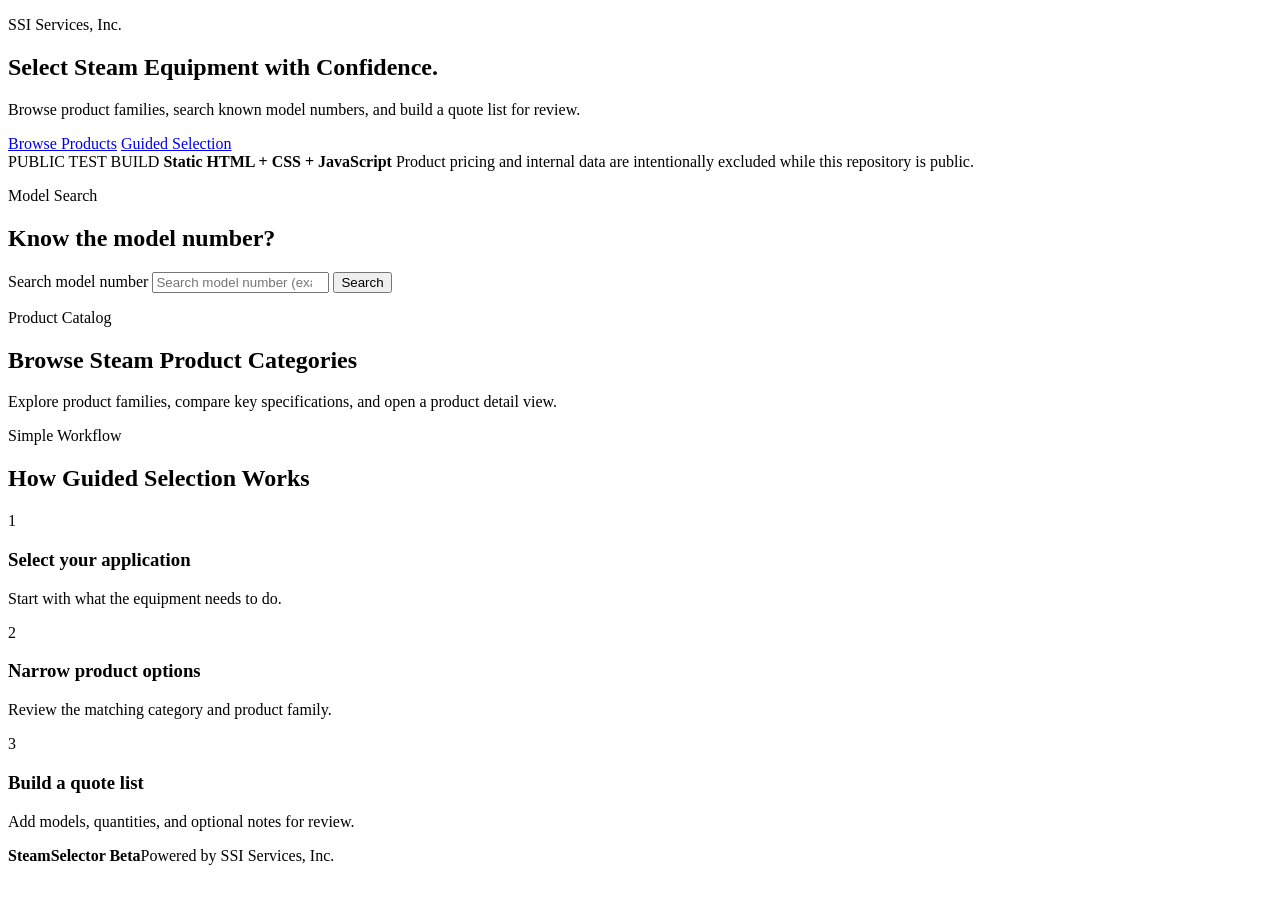
==== index.html @ 826f533d "Add SteamSelector Beta homepage" ====
<!doctype html>
<html lang="en">
<head>
  <meta charset="utf-8" />
  <meta name="viewport" content="width=device-width, initial-scale=1" />
  <meta name="description" content="SteamSelector Beta helps users browse steam equipment, search models, build project lists, and request quotes." />
  <title>SteamSelector Beta</title>
  <link rel="stylesheet" href="style.css" />
</head>
<body class="page-home">
  <div id="siteHeaderMount"></div>

  <main>
    <section class="hero">
      <div class="page hero-grid">
        <div class="hero-copy">
          <p class="eyebrow">SSI Services, Inc.</p>
          <h1>Select Steam Equipment with Confidence.</h1>
          <p class="hero-text">Browse product families, search known model numbers, and build a quote list for review.</p>
          <div class="hero-actions">
            <a class="btn btn-light" href="#browse-categories">Browse Products</a>
            <a class="btn btn-primary" href="guided-selection.html">Guided Selection</a>
          </div>
        </div>
        <div class="hero-panel" aria-label="SteamSelector Beta test build">
          <span class="hero-panel-kicker">PUBLIC TEST BUILD</span>
          <strong>Static HTML + CSS + JavaScript</strong>
          <span>Product pricing and internal data are intentionally excluded while this repository is public.</span>
        </div>
      </div>
    </section>

    <section class="model-search-section" aria-labelledby="model-search-title">
      <div class="page">
        <div class="section-heading compact-heading">
          <p class="eyebrow">Model Search</p>
          <h2 id="model-search-title">Know the model number?</h2>
        </div>
        <form id="modelSearchForm" class="model-search-form" action="search.html" method="get" role="search">
          <label class="sr-only" for="modelSearchInput">Search model number</label>
          <input id="modelSearchInput" name="q" type="search" placeholder="Search model number (example: TD52L or WFT-200)" autocomplete="off" />
          <button class="btn btn-primary" type="submit">Search</button>
        </form>
        <div id="modelSearchResults" class="model-search-results" hidden></div>
      </div>
    </section>

    <section id="browse-categories" class="section">
      <div class="page">
        <div class="section-heading">
          <p class="eyebrow">Product Catalog</p>
          <h2>Browse Steam Product Categories</h2>
          <p>Explore product families, compare key specifications, and open a product detail view.</p>
        </div>
        <div id="categoryCardGrid" class="category-card-grid"></div>
      </div>
    </section>

    <section class="section section-soft">
      <div class="page">
        <div class="section-heading">
          <p class="eyebrow">Simple Workflow</p>
          <h2>How Guided Selection Works</h2>
        </div>
        <div class="steps-grid">
          <article class="step-card"><span>1</span><h3>Select your application</h3><p>Start with what the equipment needs to do.</p></article>
          <article class="step-card"><span>2</span><h3>Narrow product options</h3><p>Review the matching category and product family.</p></article>
          <article class="step-card"><span>3</span><h3>Build a quote list</h3><p>Add models, quantities, and optional notes for review.</p></article>
        </div>
      </div>
    </section>
  </main>

  <footer class="site-footer"><div class="page"><strong>SteamSelector Beta</strong><span>Powered by SSI Services, Inc.</span></div></footer>

  <script src="categories.js"></script>
  <script src="products.js"></script>
  <script src="site-header.js"></script>
  <script src="app.js"></script>
</body>
</html>
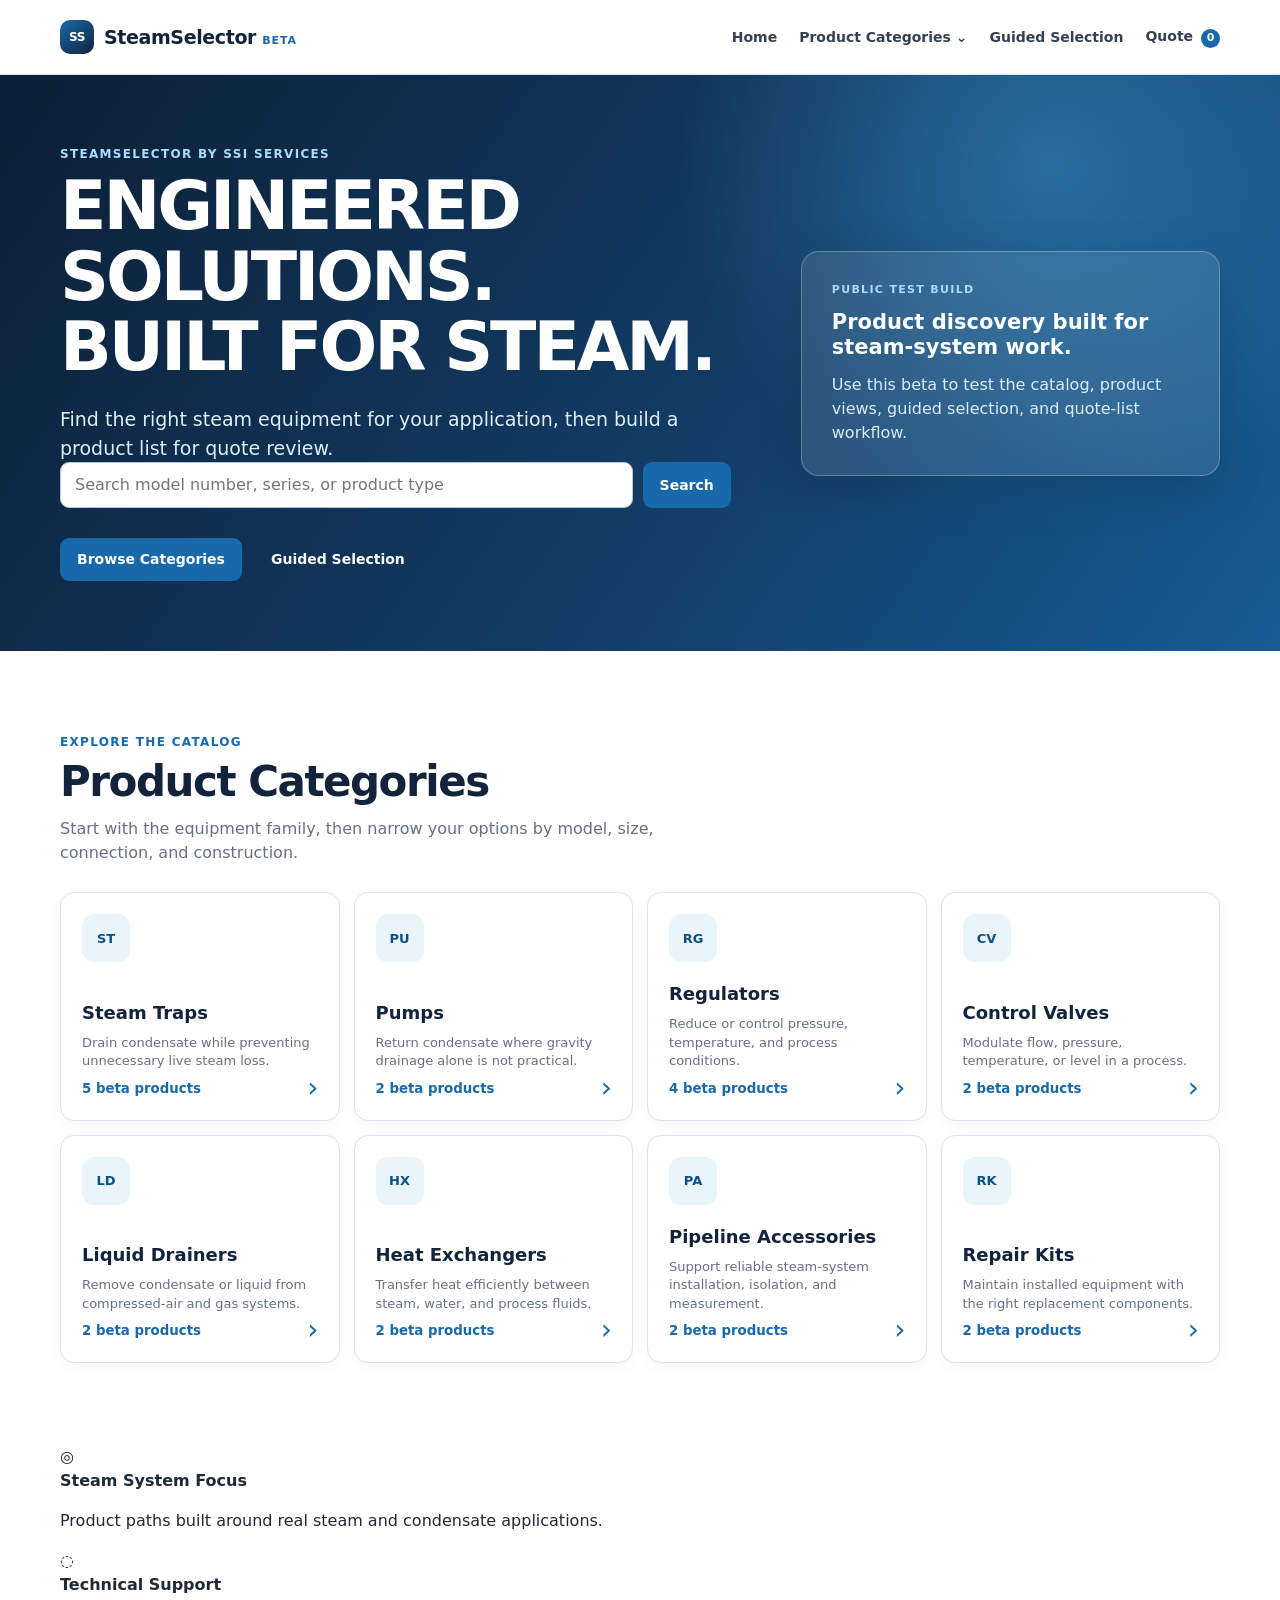
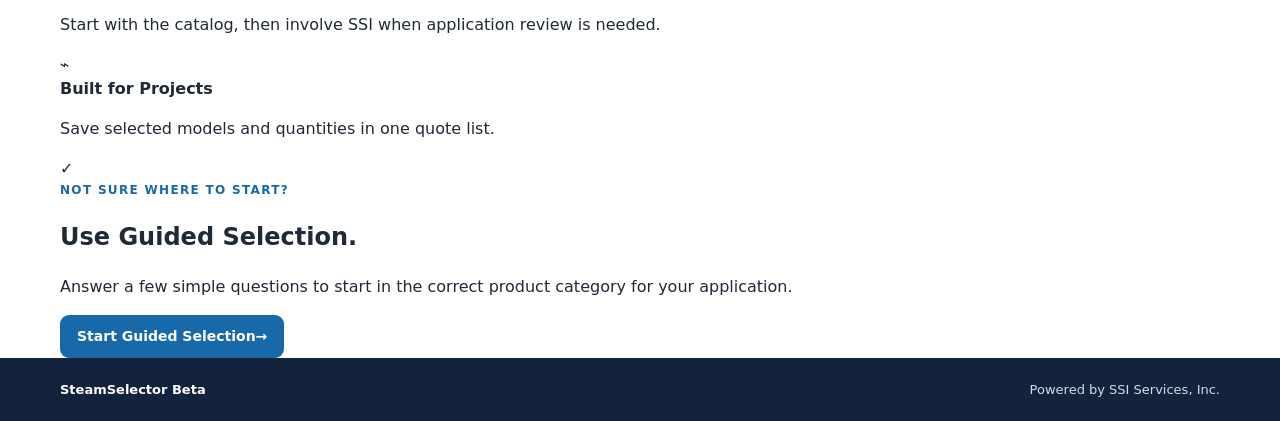
==== commit 73f210e5: "Apply industrial bold homepage structure" ====
--- a/index.html
+++ b/index.html
@@ -6,67 +6,67 @@
   <meta name="description" content="SteamSelector Beta helps users browse steam equipment, search models, build project lists, and request quotes." />
   <title>SteamSelector Beta</title>
   <link rel="stylesheet" href="style.css" />
+  <link rel="stylesheet" href="industrial-home.css" />
 </head>
-<body class="page-home">
+<body class="page-home home-industrial">
   <div id="siteHeaderMount"></div>
 
   <main>
-    <section class="hero">
+    <section class="hero hero-industrial">
+      <div class="hero-steam-lines" aria-hidden="true"></div>
       <div class="page hero-grid">
         <div class="hero-copy">
-          <p class="eyebrow">SSI Services, Inc.</p>
-          <h1>Select Steam Equipment with Confidence.</h1>
-          <p class="hero-text">Browse product families, search known model numbers, and build a quote list for review.</p>
+          <p class="eyebrow">SteamSelector by SSI Services</p>
+          <h1>ENGINEERED SOLUTIONS.<br /><span>BUILT FOR STEAM.</span></h1>
+          <p class="hero-text">Find the right steam equipment for your application, then build a product list for quote review.</p>
+          <form id="modelSearchForm" class="model-search-form hero-model-search" action="search.html" method="get" role="search">
+            <label class="sr-only" for="modelSearchInput">Search model number</label>
+            <input id="modelSearchInput" name="q" type="search" placeholder="Search model number, series, or product type" autocomplete="off" />
+            <button class="btn btn-primary" type="submit">Search</button>
+          </form>
+          <div id="modelSearchResults" class="model-search-results hero-search-results" hidden></div>
           <div class="hero-actions">
-            <a class="btn btn-light" href="#browse-categories">Browse Products</a>
-            <a class="btn btn-primary" href="guided-selection.html">Guided Selection</a>
+            <a class="btn btn-primary" href="#browse-categories">Browse Categories</a>
+            <a class="btn btn-outline-light" href="guided-selection.html">Guided Selection</a>
           </div>
         </div>
-        <div class="hero-panel" aria-label="SteamSelector Beta test build">
+
+        <aside class="hero-panel hero-industrial-panel" aria-label="SteamSelector Beta test build">
           <span class="hero-panel-kicker">PUBLIC TEST BUILD</span>
-          <strong>Static HTML + CSS + JavaScript</strong>
-          <span>Product pricing and internal data are intentionally excluded while this repository is public.</span>
-        </div>
+          <strong>Product discovery built for steam-system work.</strong>
+          <span>Use this beta to test the catalog, product views, guided selection, and quote-list workflow.</span>
+        </aside>
       </div>
     </section>
 
-    <section class="model-search-section" aria-labelledby="model-search-title">
+    <section id="browse-categories" class="section category-section-industrial">
       <div class="page">
-        <div class="section-heading compact-heading">
-          <p class="eyebrow">Model Search</p>
-          <h2 id="model-search-title">Know the model number?</h2>
+        <div class="section-heading section-heading-industrial">
+          <p class="eyebrow">Explore the Catalog</p>
+          <h2>Product Categories</h2>
+          <p>Start with the equipment family, then narrow your options by model, size, connection, and construction.</p>
         </div>
-        <form id="modelSearchForm" class="model-search-form" action="search.html" method="get" role="search">
-          <label class="sr-only" for="modelSearchInput">Search model number</label>
-          <input id="modelSearchInput" name="q" type="search" placeholder="Search model number (example: TD52L or WFT-200)" autocomplete="off" />
-          <button class="btn btn-primary" type="submit">Search</button>
-        </form>
-        <div id="modelSearchResults" class="model-search-results" hidden></div>
+        <div id="categoryCardGrid" class="category-card-grid category-card-grid-industrial"></div>
       </div>
     </section>
 
-    <section id="browse-categories" class="section">
-      <div class="page">
-        <div class="section-heading">
-          <p class="eyebrow">Product Catalog</p>
-          <h2>Browse Steam Product Categories</h2>
-          <p>Explore product families, compare key specifications, and open a product detail view.</p>
-        </div>
-        <div id="categoryCardGrid" class="category-card-grid"></div>
+    <section class="trust-strip">
+      <div class="page trust-strip-grid">
+        <article><span class="trust-icon">◎</span><div><strong>Steam System Focus</strong><p>Product paths built around real steam and condensate applications.</p></div></article>
+        <article><span class="trust-icon">◌</span><div><strong>Technical Support</strong><p>Start with the catalog, then involve SSI when application review is needed.</p></div></article>
+        <article><span class="trust-icon">⌁</span><div><strong>Built for Projects</strong><p>Save selected models and quantities in one quote list.</p></div></article>
       </div>
     </section>
 
-    <section class="section section-soft">
-      <div class="page">
-        <div class="section-heading">
-          <p class="eyebrow">Simple Workflow</p>
-          <h2>How Guided Selection Works</h2>
+    <section class="guided-callout">
+      <div class="page guided-callout-inner">
+        <div class="guided-callout-icon" aria-hidden="true">✓</div>
+        <div>
+          <p class="eyebrow">Not Sure Where to Start?</p>
+          <h2>Use Guided Selection.</h2>
+          <p>Answer a few simple questions to start in the correct product category for your application.</p>
         </div>
-        <div class="steps-grid">
-          <article class="step-card"><span>1</span><h3>Select your application</h3><p>Start with what the equipment needs to do.</p></article>
-          <article class="step-card"><span>2</span><h3>Narrow product options</h3><p>Review the matching category and product family.</p></article>
-          <article class="step-card"><span>3</span><h3>Build a quote list</h3><p>Add models, quantities, and optional notes for review.</p></article>
-        </div>
+        <a class="btn btn-primary" href="guided-selection.html">Start Guided Selection <span aria-hidden="true">→</span></a>
       </div>
     </section>
   </main>
--- a/style.css
+++ b/style.css
@@ -0,0 +1,233 @@
+:root {
+  --navy: #13233b;
+  --blue: #1769aa;
+  --blue-dark: #0d4f87;
+  --sky: #eaf4fb;
+  --ink: #1f2937;
+  --muted: #667085;
+  --line: #dbe3ec;
+  --soft: #f6f8fb;
+  --white: #ffffff;
+  --success: #0e7a4f;
+  --shadow: 0 12px 32px rgba(15, 35, 59, 0.10);
+}
+
+* { box-sizing: border-box; }
+html { scroll-behavior: smooth; }
+body { margin: 0; color: var(--ink); background: var(--white); font-family: Inter, ui-sans-serif, system-ui, -apple-system, BlinkMacSystemFont, "Segoe UI", sans-serif; line-height: 1.5; }
+a { color: inherit; }
+button, input, select, textarea { font: inherit; }
+button, .btn { cursor: pointer; }
+.page { width: min(1160px, calc(100% - 40px)); margin: 0 auto; }
+.page-content { min-height: calc(100vh - 170px); padding-top: 30px; padding-bottom: 58px; }
+.sr-only { position: absolute; width: 1px; height: 1px; padding: 0; margin: -1px; overflow: hidden; clip: rect(0, 0, 0, 0); border: 0; }
+.muted { color: var(--muted); }
+
+.site-header { position: sticky; top: 0; z-index: 40; background: rgba(255,255,255,.97); border-bottom: 1px solid var(--line); backdrop-filter: blur(10px); }
+.site-header-inner { min-height: 74px; display: flex; align-items: center; justify-content: space-between; gap: 28px; }
+.site-brand { display: inline-flex; align-items: center; gap: 10px; color: var(--navy); text-decoration: none; font-size: 19px; font-weight: 800; letter-spacing: -.02em; white-space: nowrap; }
+.site-brand small { color: var(--blue); font-size: 11px; letter-spacing: .08em; text-transform: uppercase; }
+.brand-mark { display: grid; place-items: center; width: 34px; height: 34px; color: white; background: linear-gradient(140deg, var(--blue), var(--navy)); border-radius: 10px; font-size: 12px; letter-spacing: -.04em; }
+.desktop-nav { display: flex; align-items: center; gap: 22px; font-size: 14px; font-weight: 650; color: #344054; }
+.desktop-nav > a, .nav-categories > button { text-decoration: none; border: 0; padding: 8px 0; background: transparent; color: inherit; font-weight: inherit; }
+.desktop-nav > a:hover, .nav-categories > button:hover { color: var(--blue); }
+.nav-categories { position: relative; }
+.nav-dropdown { position: absolute; top: calc(100% + 12px); left: -18px; width: 292px; padding: 8px; background: white; border: 1px solid var(--line); border-radius: 14px; box-shadow: var(--shadow); opacity: 0; visibility: hidden; transform: translateY(-4px); transition: .15s ease; }
+.nav-categories:hover .nav-dropdown, .nav-categories:focus-within .nav-dropdown { opacity: 1; visibility: visible; transform: translateY(0); }
+.nav-category { position: relative; }
+.nav-category > a { display: block; padding: 10px 12px; border-radius: 9px; text-decoration: none; }
+.nav-category > a:hover { background: var(--sky); color: var(--blue-dark); }
+.nav-submenu { display: none; padding: 0 12px 8px 20px; }
+.nav-category:hover .nav-submenu { display: grid; gap: 3px; }
+.nav-submenu a { color: var(--muted); font-size: 13px; text-decoration: none; padding: 4px 0; }
+.nav-submenu a:hover { color: var(--blue); }
+.quote-badge { display: inline-grid; place-items: center; min-width: 19px; height: 19px; padding: 0 5px; margin-left: 3px; color: white; background: var(--blue); border-radius: 20px; font-size: 11px; }
+.mobile-menu-button { display: none; color: var(--navy); background: white; border: 1px solid var(--line); border-radius: 9px; padding: 7px 11px; font-weight: 700; }
+.mobile-menu { display: none; }
+
+.hero { color: white; background: radial-gradient(circle at 82% 15%, rgba(66, 160, 218, .45), transparent 32%), linear-gradient(125deg, #0c1f36 0%, #123b63 54%, #1769aa 120%); }
+.hero-grid { min-height: 470px; display: grid; grid-template-columns: minmax(0, 1.2fr) minmax(260px, .75fr); align-items: center; gap: 70px; padding-top: 70px; padding-bottom: 70px; }
+.eyebrow { margin: 0 0 8px; color: var(--blue); font-size: 12px; font-weight: 800; letter-spacing: .11em; text-transform: uppercase; }
+.hero .eyebrow { color: #a9dcff; }
+.hero h1 { max-width: 710px; margin: 0; font-size: clamp(42px, 6vw, 68px); line-height: 1.04; letter-spacing: -.045em; }
+.hero-text { max-width: 630px; margin: 22px 0 0; color: #dfedf8; font-size: 19px; }
+.hero-actions { display: flex; flex-wrap: wrap; gap: 12px; margin-top: 30px; }
+.btn { display: inline-flex; align-items: center; justify-content: center; min-height: 42px; padding: 10px 16px; border-radius: 9px; border: 1px solid transparent; text-decoration: none; font-weight: 760; font-size: 14px; transition: transform .12s ease, background .12s ease, border .12s ease; }
+.btn:hover { transform: translateY(-1px); }
+.btn-primary { color: white; background: var(--blue); }
+.btn-primary:hover { background: var(--blue-dark); }
+.btn-secondary { color: var(--navy); background: white; border-color: #bfccdb; }
+.btn-secondary:hover { background: var(--sky); border-color: var(--blue); }
+.btn-light { color: var(--navy); background: white; }
+.hero-panel { display: grid; gap: 12px; padding: 30px; color: #dcecf8; background: rgba(255,255,255,.10); border: 1px solid rgba(255,255,255,.25); border-radius: 18px; box-shadow: 0 14px 48px rgba(0,0,0,.16); backdrop-filter: blur(8px); }
+.hero-panel strong { color: white; font-size: 21px; line-height: 1.2; }
+.hero-panel-kicker { color: #a9dcff; font-size: 11px; font-weight: 800; letter-spacing: .12em; }
+
+.model-search-section { position: relative; z-index: 2; margin-top: -44px; }
+.model-search-section > .page { padding: 23px 24px 25px; background: white; border: 1px solid var(--line); border-radius: 14px; box-shadow: var(--shadow); }
+.compact-heading { margin-bottom: 12px; }
+.compact-heading h2 { margin: 0; font-size: 21px; color: var(--navy); }
+.model-search-form { display: flex; gap: 10px; }
+.model-search-form input { width: 100%; min-height: 46px; padding: 10px 14px; color: var(--ink); background: white; border: 1px solid #b7c5d5; border-radius: 9px; outline: none; }
+.model-search-form input:focus { border-color: var(--blue); box-shadow: 0 0 0 3px rgba(23,105,170,.13); }
+.model-search-results { overflow: hidden; margin-top: 9px; background: white; border: 1px solid var(--line); border-radius: 10px; }
+.model-result { display: grid; gap: 2px; padding: 11px 14px; border-bottom: 1px solid var(--line); text-decoration: none; }
+.model-result:last-child { border-bottom: 0; }
+.model-result:hover { background: var(--sky); }
+.model-result strong { color: var(--navy); }
+.model-result span, .model-result-empty { color: var(--muted); font-size: 13px; }
+.model-result-empty { margin: 0; padding: 13px 14px; }
+
+.section { padding: 82px 0; }
+.section-soft { background: var(--soft); }
+.section-heading { max-width: 680px; margin-bottom: 27px; }
+.section-heading h2, .page-heading h1 { margin: 0; color: var(--navy); font-size: clamp(29px, 4vw, 42px); letter-spacing: -.035em; line-height: 1.1; }
+.section-heading p:not(.eyebrow), .page-heading p { margin: 12px 0 0; color: var(--muted); font-size: 16px; }
+.category-card-grid { display: grid; grid-template-columns: repeat(4, minmax(0,1fr)); gap: 14px; }
+.category-card { position: relative; min-height: 214px; display: flex; flex-direction: column; justify-content: space-between; gap: 18px; padding: 21px; color: var(--ink); background: white; border: 1px solid var(--line); border-radius: 14px; text-decoration: none; box-shadow: 0 4px 16px rgba(15,35,59,.04); transition: transform .16s ease, box-shadow .16s ease, border .16s ease; }
+.category-card:hover { transform: translateY(-4px); border-color: #9fc7e7; box-shadow: var(--shadow); }
+.category-icon { display: grid; place-items: center; width: 48px; height: 48px; color: var(--blue-dark); background: var(--sky); border-radius: 12px; font-size: 13px; font-weight: 850; }
+.category-card-copy { display: grid; gap: 8px; }
+.category-card strong { color: var(--navy); font-size: 18px; }
+.category-card-copy > span { color: var(--muted); font-size: 13px; line-height: 1.42; }
+.category-card small { color: var(--blue); font-weight: 750; }
+.category-arrow { position: absolute; right: 20px; bottom: 18px; color: var(--blue); font-size: 28px; line-height: 1; }
+.steps-grid { display: grid; grid-template-columns: repeat(3,1fr); gap: 16px; }
+.step-card { position: relative; padding: 26px; background: white; border: 1px solid var(--line); border-radius: 14px; }
+.step-card > span { display: grid; place-items: center; width: 34px; height: 34px; margin-bottom: 18px; color: white; background: var(--blue); border-radius: 50%; font-size: 14px; font-weight: 800; }
+.step-card h3 { margin: 0; color: var(--navy); font-size: 19px; }
+.step-card p { margin: 8px 0 0; color: var(--muted); font-size: 14px; }
+
+.site-footer { color: #d2dde9; background: var(--navy); }
+.site-footer .page { display: flex; justify-content: space-between; gap: 18px; padding-top: 22px; padding-bottom: 22px; font-size: 13px; }
+.site-footer strong { color: white; }
+
+.breadcrumbs { display: flex; align-items: center; flex-wrap: wrap; gap: 8px; margin-bottom: 26px; color: var(--muted); font-size: 13px; }
+.breadcrumbs a { color: var(--blue); text-decoration: none; }
+.page-heading { max-width: 800px; margin-bottom: 28px; }
+.page-heading.narrow-heading { max-width: 710px; }
+.catalog-toolbar { display: flex; align-items: end; justify-content: space-between; gap: 16px; margin-bottom: 15px; padding: 16px; background: var(--soft); border: 1px solid var(--line); border-radius: 12px; }
+.catalog-toolbar label { display: grid; gap: 5px; color: var(--navy); font-size: 12px; font-weight: 750; }
+.catalog-toolbar input { width: min(450px, 72vw); min-height: 39px; padding: 8px 10px; border: 1px solid #b7c5d5; border-radius: 7px; outline: none; }
+.catalog-toolbar input:focus { border-color: var(--blue); }
+.filter-pills { display: flex; flex-wrap: wrap; gap: 8px; margin-bottom: 16px; }
+.filter-pill { padding: 7px 10px; color: #425466; background: white; border: 1px solid var(--line); border-radius: 50px; font-size: 13px; font-weight: 700; text-decoration: none; }
+.filter-pill:hover, .filter-pill.is-active { color: white; background: var(--blue); border-color: var(--blue); }
+.catalog-table-wrap { overflow-x: auto; border: 1px solid var(--line); border-radius: 12px; }
+.catalog-table { width: 100%; border-collapse: collapse; min-width: 720px; }
+.catalog-table th { padding: 13px 15px; color: #475467; background: var(--soft); border-bottom: 1px solid var(--line); text-align: left; font-size: 12px; letter-spacing: .03em; text-transform: uppercase; }
+.catalog-table td { padding: 14px 15px; border-bottom: 1px solid var(--line); font-size: 14px; }
+.catalog-table tr:last-child td { border-bottom: 0; }
+.catalog-table tr:hover td { background: #fbfdff; }
+.table-model { color: var(--navy); font-weight: 800; text-decoration: none; }
+.table-model:hover, .text-link { color: var(--blue); }
+.text-link { font-weight: 750; text-decoration: none; }
+.mobile-table-summary { display: none; }
+.empty-state { margin: 22px 0; padding: 30px; color: var(--muted); background: var(--soft); border: 1px dashed #b9c5d4; border-radius: 12px; text-align: center; }
+.empty-state h1 { color: var(--navy); }
+
+.product-detail-grid { display: grid; grid-template-columns: minmax(240px,.66fr) minmax(0,1.34fr); gap: 44px; align-items: start; }
+.product-visual { min-height: 350px; display: grid; place-items: center; align-content: center; gap: 16px; color: var(--blue-dark); background: linear-gradient(145deg, #f6fbff, #e6f1f9); border: 1px solid #cae1f2; border-radius: 16px; }
+.product-visual > span { display: grid; place-items: center; width: 132px; height: 132px; border: 10px solid rgba(23,105,170,.15); border-radius: 50%; background: white; font-size: 30px; font-weight: 900; letter-spacing: -.07em; }
+.product-visual small { color: var(--muted); }
+.product-content h1 { margin: 0; color: var(--navy); font-size: clamp(32px,4vw,48px); letter-spacing: -.04em; line-height: 1.08; }
+.product-summary { margin: 15px 0; color: #344054; font-size: 18px; font-weight: 650; }
+.product-content > p:not(.eyebrow):not(.product-summary) { color: var(--muted); }
+.spec-grid { display: grid; grid-template-columns: repeat(2,minmax(0,1fr)); gap: 1px; margin: 25px 0; overflow: hidden; background: var(--line); border: 1px solid var(--line); border-radius: 11px; }
+.spec-item { display: grid; gap: 3px; padding: 13px; background: white; }
+.spec-item span { color: var(--muted); font-size: 12px; }
+.spec-item strong { color: var(--navy); font-size: 14px; }
+.product-actions { display: flex; align-items: end; flex-wrap: wrap; gap: 10px; padding-top: 4px; }
+.product-actions label { display: grid; gap: 4px; color: var(--navy); font-size: 12px; font-weight: 750; }
+.product-actions input { width: 74px; min-height: 42px; padding: 7px; border: 1px solid #b7c5d5; border-radius: 8px; }
+.status-message { min-height: 22px; margin: 14px 0 0; color: var(--success); font-size: 14px; font-weight: 700; }
+.related-section { padding-bottom: 0; }
+.related-products-grid { display: grid; grid-template-columns: repeat(3,1fr); gap: 15px; }
+.related-product-card { display: grid; gap: 8px; min-height: 172px; padding: 19px; background: white; border: 1px solid var(--line); border-radius: 12px; text-decoration: none; }
+.related-product-card:hover { border-color: #9fc7e7; box-shadow: var(--shadow); }
+.related-product-card strong { color: var(--navy); font-size: 17px; }
+.related-product-card span { color: var(--muted); font-size: 13px; }
+.related-product-card small { align-self: end; color: var(--blue); font-weight: 750; }
+
+.project-helper { padding: 12px 14px; color: #37546c; background: var(--sky); border: 1px solid #c8e0f1; border-radius: 9px; font-size: 14px; }
+.quote-list { display: grid; gap: 12px; margin-top: 21px; }
+.quote-item { display: grid; grid-template-columns: minmax(0,1fr) 92px minmax(180px,.55fr) auto; gap: 14px; align-items: end; padding: 17px; background: white; border: 1px solid var(--line); border-radius: 12px; }
+.quote-item strong { color: var(--navy); font-size: 16px; }
+.quote-item a { text-decoration: none; }
+.quote-item p { margin: 4px 0; color: #475467; font-size: 14px; }
+.quote-item span { color: var(--muted); font-size: 12px; }
+.quote-item label { display: grid; gap: 5px; color: var(--navy); font-size: 12px; font-weight: 750; }
+.quote-item input { min-height: 39px; width: 100%; padding: 7px 9px; border: 1px solid #b7c5d5; border-radius: 7px; }
+.text-button { padding: 6px 0; color: #b42318; background: transparent; border: 0; font-size: 13px; font-weight: 750; }
+.quote-actions { display: flex; flex-wrap: wrap; gap: 10px; margin-top: 20px; }
+
+.card { padding: 24px; background: white; border: 1px solid var(--line); border-radius: 14px; box-shadow: 0 4px 16px rgba(15,35,59,.04); }
+.guided-form { max-width: 680px; display: grid; gap: 9px; }
+.guided-form label { margin-top: 8px; color: var(--navy); font-size: 14px; font-weight: 750; }
+.guided-form select, .guided-form textarea { width: 100%; padding: 10px; color: var(--ink); border: 1px solid #b7c5d5; border-radius: 8px; outline: none; }
+.guided-form select:focus, .guided-form textarea:focus { border-color: var(--blue); box-shadow: 0 0 0 3px rgba(23,105,170,.12); }
+.guided-form .btn { justify-self: start; margin-top: 8px; }
+.guided-recommendation { max-width: 680px; margin-top: 20px; }
+.search-page-results { display: grid; gap: 11px; margin-top: 17px; }
+.search-result-card { display: grid; gap: 6px; padding: 17px; background: white; border: 1px solid var(--line); border-radius: 11px; text-decoration: none; }
+.search-result-card:hover { border-color: #9fc7e7; box-shadow: var(--shadow); }
+.search-result-card strong { color: var(--navy); font-size: 18px; }
+.search-result-card > span:not(.result-category) { color: #475467; font-size: 14px; }
+.search-result-card small { color: var(--muted); }
+.result-category { color: var(--blue); font-size: 11px; font-weight: 800; letter-spacing: .08em; text-transform: uppercase; }
+
+@media (max-width: 960px) {
+  .category-card-grid { grid-template-columns: repeat(3,minmax(0,1fr)); }
+  .hero-grid { gap: 32px; }
+  .product-detail-grid { gap: 26px; }
+  .quote-item { grid-template-columns: minmax(0,1fr) 92px; }
+  .quote-notes { grid-column: 1 / -1; }
+}
+
+@media (max-width: 740px) {
+  .page { width: min(100% - 28px, 1160px); }
+  .site-header-inner { min-height: 62px; }
+  .desktop-nav { display: none; }
+  .mobile-menu-button { display: inline-flex; }
+  .mobile-menu:not([hidden]) { display: grid; gap: 2px; padding: 10px 14px 15px; background: white; border-top: 1px solid var(--line); }
+  .mobile-menu a { padding: 10px 4px; color: #344054; text-decoration: none; font-size: 14px; font-weight: 700; }
+  .mobile-menu-title { margin-top: 8px; padding: 8px 4px 3px; color: var(--muted); font-size: 11px; font-weight: 800; letter-spacing: .08em; text-transform: uppercase; }
+  .hero-grid { min-height: 0; grid-template-columns: 1fr; padding-top: 52px; padding-bottom: 56px; }
+  .hero h1 { font-size: 43px; }
+  .hero-text { font-size: 17px; }
+  .hero-panel { padding: 20px; }
+  .model-search-section { margin-top: -22px; }
+  .model-search-section > .page { padding: 18px; }
+  .model-search-form { flex-direction: column; }
+  .model-search-form .btn { width: 100%; }
+  .section { padding: 58px 0; }
+  .category-card-grid { grid-template-columns: 1fr; }
+  .category-card { min-height: 0; flex-direction: row; align-items: center; padding: 16px; }
+  .category-icon { flex: 0 0 auto; }
+  .category-card-copy { padding-right: 14px; }
+  .category-arrow { right: 16px; bottom: auto; }
+  .steps-grid, .related-products-grid { grid-template-columns: 1fr; }
+  .site-footer .page { flex-direction: column; padding-top: 20px; padding-bottom: 20px; }
+  .page-content { padding-top: 22px; }
+  .catalog-toolbar { align-items: stretch; flex-direction: column; }
+  .catalog-toolbar input { width: 100%; }
+  .catalog-table { min-width: 0; }
+  .catalog-table thead { display: none; }
+  .catalog-table, .catalog-table tbody, .catalog-table tr, .catalog-table td { display: block; width: 100%; }
+  .catalog-table tr { position: relative; padding: 14px 16px; border-bottom: 1px solid var(--line); }
+  .catalog-table tr:last-child { border-bottom: 0; }
+  .catalog-table td { padding: 0; border: 0; }
+  .catalog-table td:not(:first-child):not(:last-child) { display: inline; margin-right: 9px; color: var(--muted); font-size: 12px; }
+  .catalog-table td:not(:first-child):not(:last-child)::after { content: " ·"; }
+  .catalog-table td:last-child { position: absolute; top: 15px; right: 16px; }
+  .mobile-table-summary { display: block; max-width: calc(100% - 58px); margin-top: 5px; color: #475467; font-size: 13px; }
+  .product-detail-grid { grid-template-columns: 1fr; }
+  .product-visual { min-height: 220px; }
+  .spec-grid { grid-template-columns: 1fr; }
+  .product-actions { align-items: stretch; flex-direction: column; }
+  .product-actions label, .product-actions .btn { width: 100%; }
+  .product-actions input { width: 100%; }
+  .quote-item { grid-template-columns: 1fr; gap: 10px; }
+  .quote-notes { grid-column: auto; }
+  .text-button { justify-self: start; }
+}
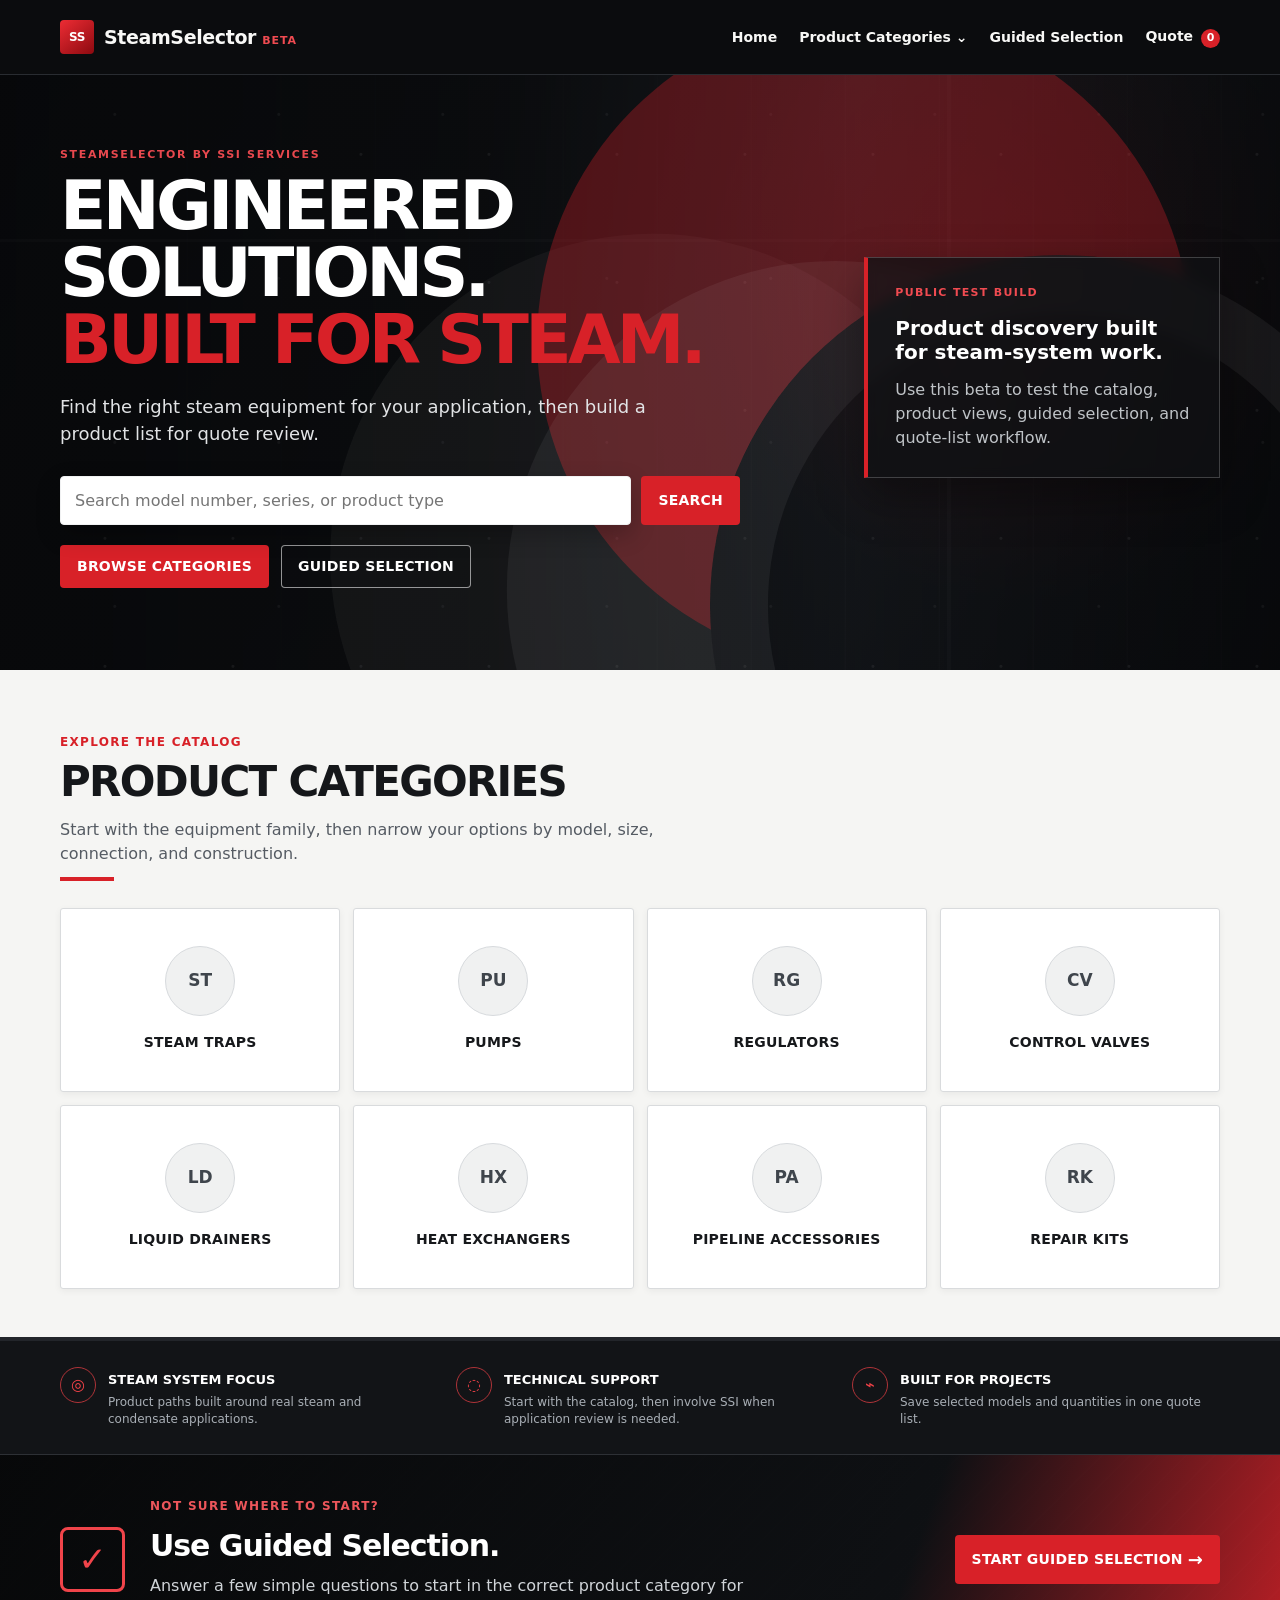
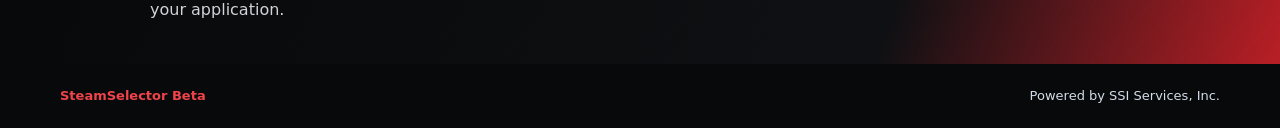
==== commit 5a5bb2e8: "Keep beta homepage unchanged and load shared core" ====
--- a/index.html
+++ b/index.html
@@ -75,6 +75,7 @@
 
   <script src="categories.js"></script>
   <script src="products.js"></script>
+  <script src="catalog-core.js"></script>
   <script src="site-header.js"></script>
   <script src="app.js"></script>
 </body>
--- a/industrial-home.css
+++ b/industrial-home.css
@@ -0,0 +1,551 @@
+/*
+  SteamSelector Beta — Industrial & Bold homepage theme.
+  This stylesheet loads only on index.html, so shared category, product, quote,
+  and guided-selection pages keep the existing reusable layout system.
+*/
+
+.home-industrial {
+  --industrial-black: #0c0d0f;
+  --industrial-charcoal: #17191d;
+  --industrial-gray: #25282d;
+  --industrial-red: #d82128;
+  --industrial-red-dark: #a91319;
+  --industrial-white: #f8f8f6;
+  --industrial-muted: #b4b8bd;
+}
+
+.home-industrial .site-header {
+  color: #f8f8f6;
+  background: #0b0c0e;
+  border-bottom-color: #292c31;
+  backdrop-filter: none;
+}
+
+.home-industrial .site-brand,
+.home-industrial .desktop-nav,
+.home-industrial .desktop-nav > a,
+.home-industrial .nav-categories > button {
+  color: #f8f8f6;
+}
+
+.home-industrial .site-brand small,
+.home-industrial .desktop-nav > a:hover,
+.home-industrial .nav-categories > button:hover,
+.home-industrial .nav-submenu a:hover {
+  color: #f04b51;
+}
+
+.home-industrial .brand-mark {
+  background: linear-gradient(140deg, #ed2c34, #8d0a10);
+  border-radius: 4px;
+}
+
+.home-industrial .nav-dropdown {
+  background: #16181b;
+  border-color: #34373c;
+  box-shadow: 0 16px 34px rgba(0, 0, 0, .4);
+}
+
+.home-industrial .nav-category > a,
+.home-industrial .nav-submenu a {
+  color: #f5f5f4;
+}
+
+.home-industrial .nav-category > a:hover {
+  color: white;
+  background: #292c31;
+}
+
+.home-industrial .nav-submenu a {
+  color: #aeb3b9;
+}
+
+.home-industrial .quote-badge {
+  background: var(--industrial-red);
+}
+
+.home-industrial .mobile-menu-button {
+  color: white;
+  background: #181a1d;
+  border-color: #35383e;
+}
+
+.home-industrial .mobile-menu:not([hidden]) {
+  background: #101114;
+  border-top-color: #303339;
+}
+
+.home-industrial .mobile-menu a {
+  color: #f2f2f1;
+}
+
+.home-industrial .mobile-menu-title {
+  color: #aeb3b9;
+}
+
+.home-industrial .hero-industrial {
+  position: relative;
+  overflow: hidden;
+  color: white;
+  background:
+    linear-gradient(90deg, rgba(7, 8, 10, .98) 0%, rgba(8, 9, 11, .92) 38%, rgba(10, 12, 15, .64) 67%, rgba(6, 7, 9, .86) 100%),
+    repeating-linear-gradient(90deg, transparent 0 92px, rgba(255, 255, 255, .035) 93px 94px),
+    radial-gradient(circle at 80% 35%, rgba(214, 33, 40, .3), transparent 29%),
+    linear-gradient(132deg, #101215 0%, #2c3036 48%, #111316 100%);
+}
+
+.home-industrial .hero-industrial::before {
+  content: "";
+  position: absolute;
+  inset: 0;
+  opacity: .45;
+  background:
+    linear-gradient(90deg, transparent 0 74%, rgba(255, 255, 255, .045) 74% 74.3%, transparent 74.3%),
+    linear-gradient(0deg, transparent 0 72%, rgba(255, 255, 255, .045) 72% 72.5%, transparent 72.5%),
+    radial-gradient(circle at 82% 62%, rgba(255, 255, 255, .13) 0 1px, transparent 2px),
+    radial-gradient(circle at 70% 24%, rgba(255, 255, 255, .1) 0 1px, transparent 2px);
+  background-size: auto, auto, 128px 128px, 164px 164px;
+  pointer-events: none;
+}
+
+.home-industrial .hero-steam-lines {
+  position: absolute;
+  z-index: 0;
+  right: -130px;
+  bottom: -285px;
+  width: 700px;
+  height: 700px;
+  border: 58px solid rgba(255, 255, 255, .055);
+  border-radius: 50%;
+  box-shadow:
+    -210px -80px 0 -21px rgba(255, 255, 255, .055),
+    -110px -310px 0 -23px rgba(216, 33, 40, .33),
+    -375px -165px 0 -27px rgba(255, 255, 255, .04);
+  transform: rotate(-17deg);
+  pointer-events: none;
+}
+
+.home-industrial .hero-grid {
+  position: relative;
+  z-index: 1;
+  min-height: 505px;
+  grid-template-columns: minmax(0, 1.22fr) minmax(250px, .58fr);
+  gap: 56px;
+  padding-top: 72px;
+  padding-bottom: 82px;
+}
+
+.home-industrial .hero .eyebrow {
+  color: #e8484e;
+  font-size: 11px;
+  letter-spacing: .15em;
+}
+
+.home-industrial .hero h1 {
+  max-width: 760px;
+  font-size: clamp(40px, 5.35vw, 68px);
+  font-weight: 900;
+  line-height: .99;
+  letter-spacing: -.055em;
+}
+
+.home-industrial .hero h1 span {
+  color: var(--industrial-red);
+}
+
+.home-industrial .hero-text {
+  max-width: 600px;
+  margin-top: 20px;
+  color: #e1e3e5;
+  font-size: 18px;
+}
+
+.home-industrial .hero-model-search {
+  position: relative;
+  z-index: 4;
+  max-width: 680px;
+  margin-top: 29px;
+}
+
+.home-industrial .model-search-form input {
+  min-height: 49px;
+  color: #1d2024;
+  border: 1px solid #f0f1f2;
+  border-radius: 4px;
+  box-shadow: 0 9px 25px rgba(0, 0, 0, .24);
+}
+
+.home-industrial .model-search-form input:focus {
+  border-color: var(--industrial-red);
+  box-shadow: 0 0 0 3px rgba(216, 33, 40, .23);
+}
+
+.home-industrial .btn {
+  border-radius: 4px;
+  text-transform: uppercase;
+  letter-spacing: .015em;
+}
+
+.home-industrial .btn-primary {
+  background: var(--industrial-red);
+}
+
+.home-industrial .btn-primary:hover {
+  background: var(--industrial-red-dark);
+}
+
+.home-industrial .btn-outline-light {
+  color: white;
+  background: rgba(14, 15, 17, .36);
+  border-color: rgba(255, 255, 255, .56);
+}
+
+.home-industrial .btn-outline-light:hover {
+  color: white;
+  background: rgba(255, 255, 255, .12);
+  border-color: white;
+}
+
+.home-industrial .hero-search-results {
+  position: relative;
+  z-index: 5;
+  max-width: 680px;
+  margin-top: 9px;
+  border: 1px solid #5a5e64;
+  border-radius: 4px;
+  box-shadow: 0 18px 34px rgba(0, 0, 0, .34);
+}
+
+.home-industrial .hero-search-results .model-result:hover {
+  background: #f5f5f4;
+}
+
+.home-industrial .hero-actions {
+  margin-top: 20px;
+}
+
+.home-industrial .hero-industrial-panel {
+  align-self: center;
+  gap: 14px;
+  padding: 27px;
+  color: #bfc3c7;
+  background: rgba(16, 18, 21, .76);
+  border: 1px solid rgba(244, 245, 246, .21);
+  border-left: 4px solid var(--industrial-red);
+  border-radius: 0;
+  box-shadow: 0 18px 42px rgba(0, 0, 0, .35);
+  backdrop-filter: blur(6px);
+}
+
+.home-industrial .hero-industrial-panel strong {
+  color: white;
+  font-size: 20px;
+}
+
+.home-industrial .hero-industrial-panel .hero-panel-kicker {
+  color: #f04b51;
+}
+
+.home-industrial .category-section-industrial {
+  padding-top: 63px;
+  padding-bottom: 48px;
+  background: #f5f5f3;
+}
+
+.home-industrial .section-heading-industrial {
+  position: relative;
+  padding-bottom: 15px;
+}
+
+.home-industrial .section-heading-industrial::after {
+  content: "";
+  position: absolute;
+  bottom: 0;
+  left: 0;
+  width: 54px;
+  height: 4px;
+  background: var(--industrial-red);
+}
+
+.home-industrial .section-heading-industrial .eyebrow {
+  color: var(--industrial-red);
+}
+
+.home-industrial .section-heading-industrial h2 {
+  color: #15171a;
+  font-weight: 900;
+  text-transform: uppercase;
+  letter-spacing: -.04em;
+}
+
+.home-industrial .section-heading-industrial p:not(.eyebrow) {
+  max-width: 670px;
+  color: #555b63;
+}
+
+.home-industrial .category-card-grid-industrial {
+  grid-template-columns: repeat(4, minmax(0, 1fr));
+  gap: 13px;
+}
+
+.home-industrial .category-card {
+  min-height: 184px;
+  align-items: center;
+  justify-content: center;
+  gap: 14px;
+  padding: 18px 12px;
+  text-align: center;
+  background: #fff;
+  border-color: #d9dbdd;
+  border-radius: 3px;
+  box-shadow: 0 2px 7px rgba(12, 13, 15, .055);
+}
+
+.home-industrial .category-card::after {
+  content: "›";
+  position: absolute;
+  right: 13px;
+  bottom: 10px;
+  color: var(--industrial-red);
+  font-size: 20px;
+  font-weight: 800;
+  opacity: 0;
+  transform: translateX(-4px);
+  transition: .16s ease;
+}
+
+.home-industrial .category-card:hover {
+  border-color: #babdc1;
+  box-shadow: 0 12px 22px rgba(12, 13, 15, .14);
+}
+
+.home-industrial .category-card:hover::after {
+  opacity: 1;
+  transform: translateX(0);
+}
+
+.home-industrial .category-icon {
+  width: 70px;
+  height: 70px;
+  color: #3f454c;
+  background: #f0f1f1;
+  border: 1px solid #d7dadd;
+  border-radius: 50%;
+  font-size: 17px;
+}
+
+.home-industrial .category-card-copy {
+  display: block;
+}
+
+.home-industrial .category-card-copy > span,
+.home-industrial .category-card small,
+.home-industrial .category-arrow {
+  display: none;
+}
+
+.home-industrial .category-card strong {
+  color: #16181b;
+  font-size: 14px;
+  font-weight: 850;
+  letter-spacing: .015em;
+  text-transform: uppercase;
+}
+
+.home-industrial .trust-strip {
+  color: #e4e6e8;
+  background: #121417;
+  border-top: 4px solid #22252a;
+  border-bottom: 1px solid #2d3035;
+}
+
+.home-industrial .trust-strip-grid {
+  display: grid;
+  grid-template-columns: repeat(3, 1fr);
+  gap: 28px;
+  padding-top: 26px;
+  padding-bottom: 26px;
+}
+
+.home-industrial .trust-strip article {
+  display: flex;
+  gap: 12px;
+  align-items: flex-start;
+}
+
+.home-industrial .trust-icon {
+  display: grid;
+  flex: 0 0 auto;
+  place-items: center;
+  width: 36px;
+  height: 36px;
+  color: #f04147;
+  border: 1px solid rgba(240, 65, 71, .7);
+  border-radius: 50%;
+  font-weight: 900;
+}
+
+.home-industrial .trust-strip strong {
+  color: white;
+  font-size: 13px;
+  text-transform: uppercase;
+}
+
+.home-industrial .trust-strip p {
+  margin: 3px 0 0;
+  color: #a9afb6;
+  font-size: 12px;
+  line-height: 1.45;
+}
+
+.home-industrial .guided-callout {
+  padding: 42px 0;
+  color: white;
+  background:
+    linear-gradient(110deg, rgba(7, 8, 9, .96) 0%, rgba(14, 16, 19, .94) 70%, rgba(216, 33, 40, .84) 100%),
+    repeating-linear-gradient(135deg, transparent 0 18px, rgba(255, 255, 255, .04) 19px 20px),
+    #111316;
+}
+
+.home-industrial .guided-callout-inner {
+  display: grid;
+  grid-template-columns: auto minmax(0, 1fr) auto;
+  gap: 25px;
+  align-items: center;
+}
+
+.home-industrial .guided-callout-icon {
+  display: grid;
+  place-items: center;
+  width: 65px;
+  height: 65px;
+  color: #f0444a;
+  border: 3px solid #f0444a;
+  border-radius: 8px;
+  font-size: 34px;
+  font-weight: 900;
+}
+
+.home-industrial .guided-callout .eyebrow {
+  color: #ed565b;
+}
+
+.home-industrial .guided-callout h2 {
+  margin: 0;
+  font-size: 30px;
+  letter-spacing: -.035em;
+}
+
+.home-industrial .guided-callout p:not(.eyebrow) {
+  max-width: 610px;
+  margin: 6px 0 0;
+  color: #d0d4d8;
+}
+
+.home-industrial .guided-callout .btn {
+  white-space: nowrap;
+}
+
+.home-industrial .guided-callout .btn span {
+  margin-left: 5px;
+  font-size: 18px;
+}
+
+.home-industrial .site-footer {
+  background: #08090a;
+}
+
+.home-industrial .site-footer strong {
+  color: #f0444a;
+}
+
+@media (max-width: 960px) {
+  .home-industrial .hero-grid {
+    gap: 30px;
+  }
+
+  .home-industrial .category-card-grid-industrial {
+    grid-template-columns: repeat(3, minmax(0, 1fr));
+  }
+}
+
+@media (max-width: 740px) {
+  .home-industrial .hero-grid {
+    grid-template-columns: 1fr;
+    min-height: 0;
+    padding-top: 53px;
+    padding-bottom: 52px;
+  }
+
+  .home-industrial .hero h1 {
+    font-size: 42px;
+  }
+
+  .home-industrial .hero-industrial-panel {
+    display: none;
+  }
+
+  .home-industrial .hero-model-search {
+    margin-top: 24px;
+  }
+
+  .home-industrial .hero-actions {
+    flex-direction: column;
+  }
+
+  .home-industrial .hero-actions .btn {
+    width: 100%;
+  }
+
+  .home-industrial .category-section-industrial {
+    padding-top: 48px;
+  }
+
+  .home-industrial .category-card-grid-industrial {
+    grid-template-columns: repeat(2, minmax(0, 1fr));
+    gap: 9px;
+  }
+
+  .home-industrial .category-card {
+    min-height: 158px;
+    padding: 14px 8px;
+  }
+
+  .home-industrial .category-icon {
+    width: 58px;
+    height: 58px;
+    font-size: 14px;
+  }
+
+  .home-industrial .category-card strong {
+    font-size: 11px;
+  }
+
+  .home-industrial .trust-strip-grid {
+    grid-template-columns: 1fr;
+    gap: 18px;
+  }
+
+  .home-industrial .guided-callout {
+    padding: 34px 0;
+  }
+
+  .home-industrial .guided-callout-inner {
+    grid-template-columns: 1fr;
+    gap: 15px;
+  }
+
+  .home-industrial .guided-callout-icon {
+    width: 52px;
+    height: 52px;
+    font-size: 28px;
+  }
+
+  .home-industrial .guided-callout h2 {
+    font-size: 25px;
+  }
+
+  .home-industrial .guided-callout .btn {
+    width: 100%;
+  }
+}
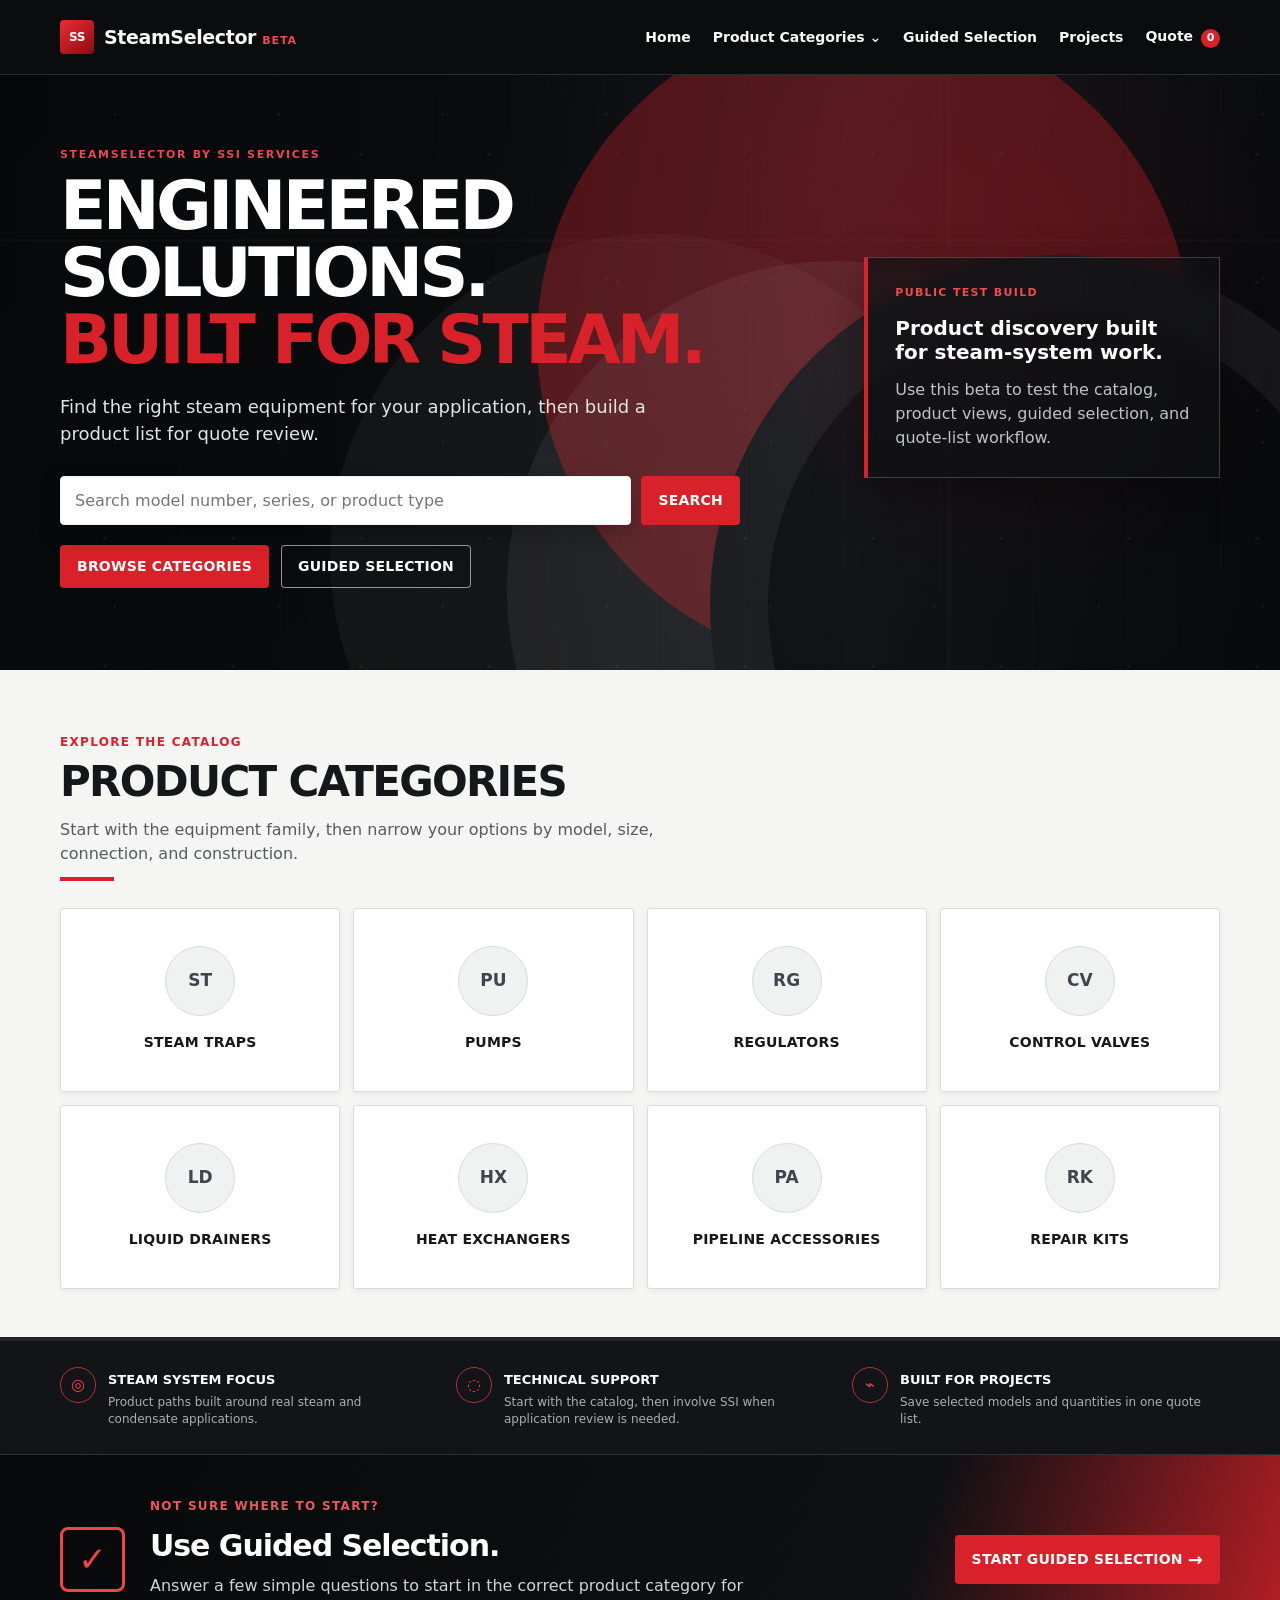
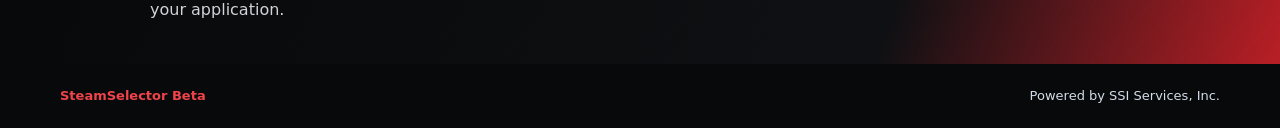
==== commit d1a6041f: "Refresh home category links for latest catalog release" ====
--- a/index.html
+++ b/index.html
@@ -73,10 +73,10 @@
 
   <footer class="site-footer"><div class="page"><strong>SteamSelector Beta</strong><span>Powered by SSI Services, Inc.</span></div></footer>
 
-  <script src="categories.js"></script>
+  <script src="categories.js?v=catalog-route-2"></script>
   <script src="products.js"></script>
   <script src="catalog-core.js"></script>
-  <script src="site-header.js"></script>
+  <script src="site-header.js?v=global-mobile-nav-2"></script>
   <script src="app.js"></script>
 </body>
 </html>
